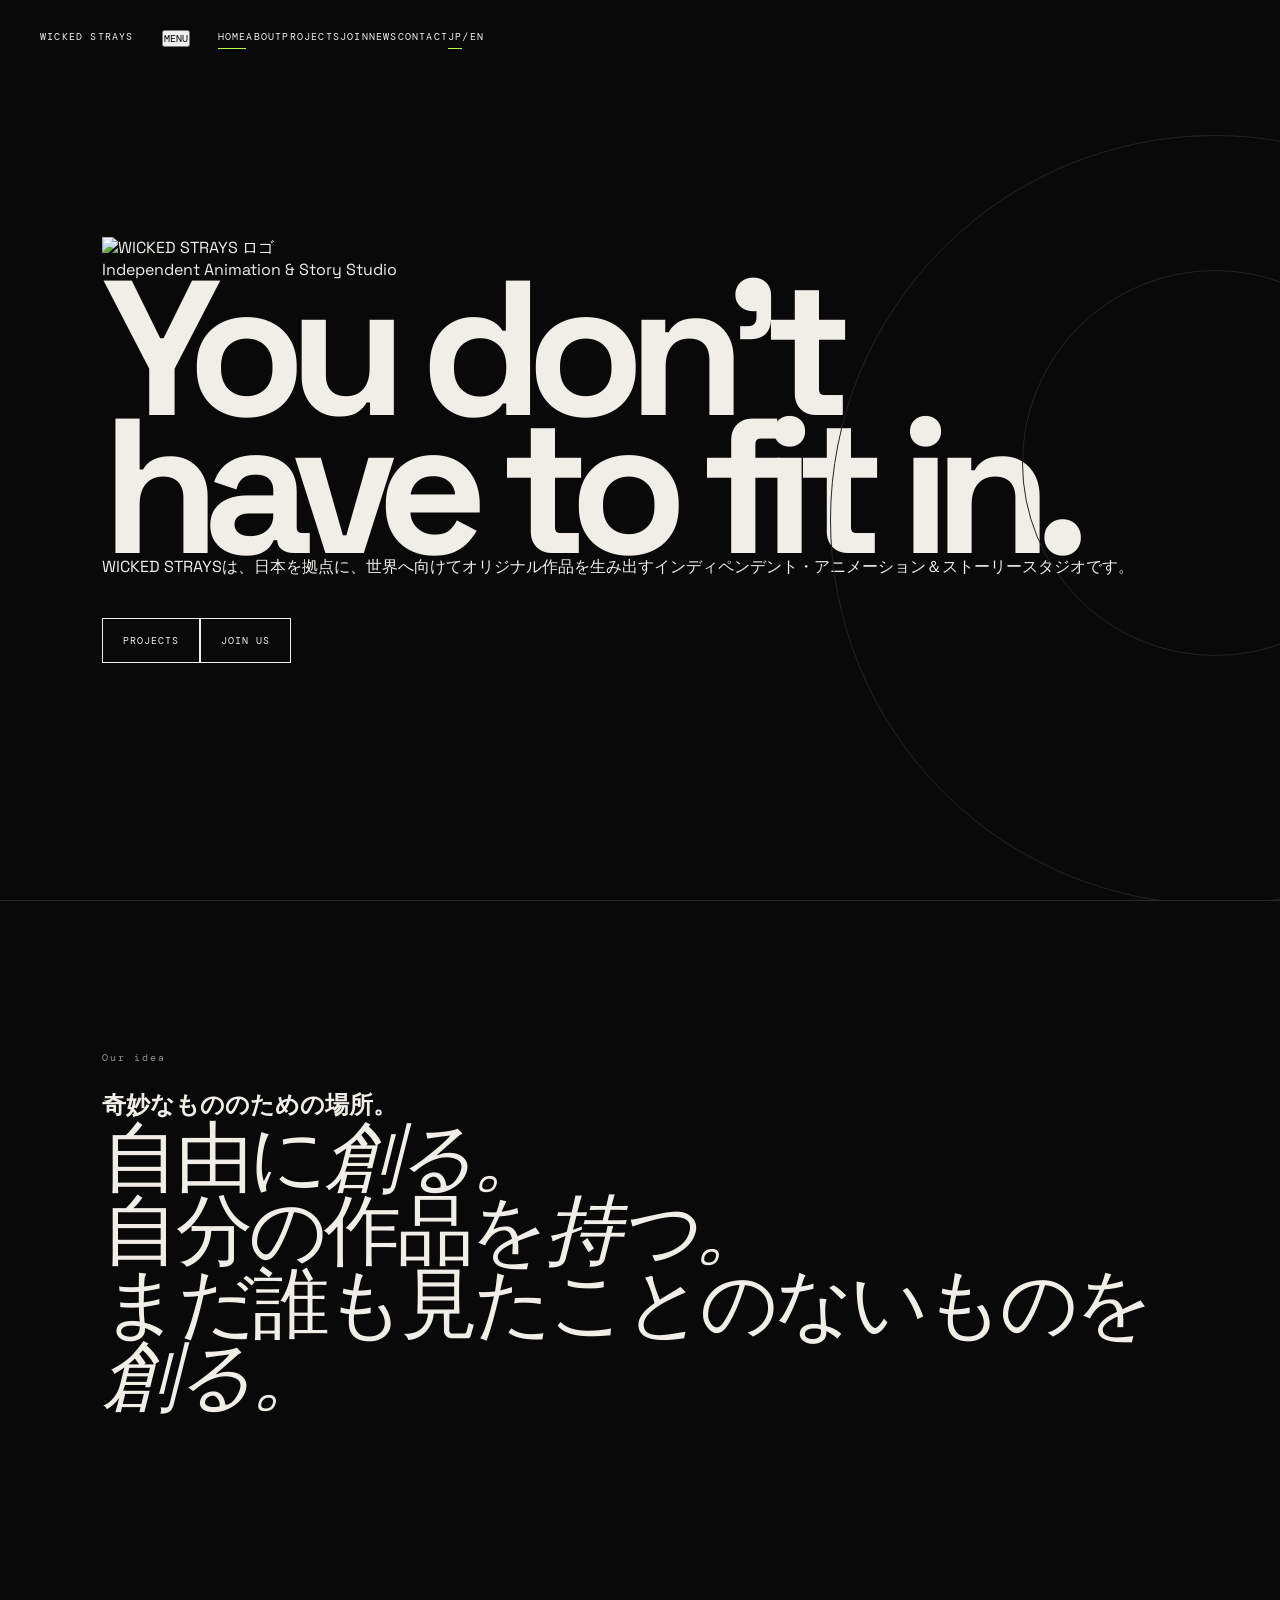
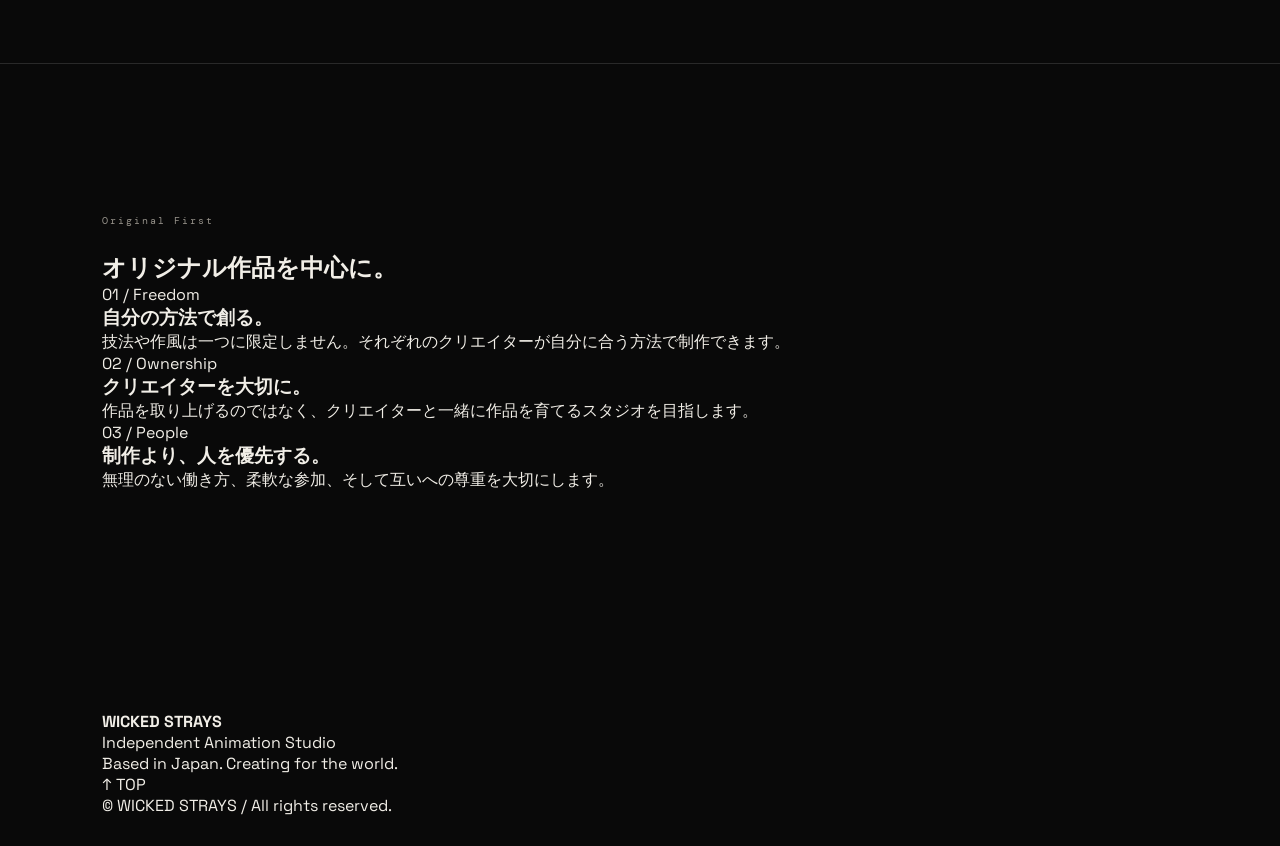
==== jp/index.html @ 3d480a38 "Add files via upload" ====
<!doctype html>
<html lang="ja">
<head>
<meta charset="utf-8">
<meta name="viewport" content="width=device-width,initial-scale=1">
<title>WICKED STRAYS — WICKED STRAYS</title>
<meta name="description" content="インディペンデント・アニメーション＆ストーリースタジオ">
<link rel="stylesheet" href="../css/style.css">
</head>
<body>
<header class="site-header">
<nav class="nav">
<a class="nav-logo" href="../index.html">WICKED STRAYS</a>
<button class="mobile-toggle" aria-expanded="false" aria-label="Open menu">MENU</button>
<div class="nav-links"><a class="active" href="index.html">HOME</a><a class="" href="about.html">ABOUT</a><a class="" href="projects.html">PROJECTS</a><a class="" href="join.html">JOIN</a><a class="" href="news.html">NEWS</a><a class="" href="contact.html">CONTACT</a><span class="lang"><a class="active" href="index.html">JP</a><i>/</i><a href="../index.html">EN</a></span></div>
</nav>
</header>
<main>
<section class="hero"><div class="hero-inner">
<img class="hero-logo" src="../images/logo.png" alt="WICKED STRAYS ロゴ">
<p class="kicker">Independent Animation &amp; Story Studio</p>
<h1>You don't have to <span>fit in.</span></h1>
<p>WICKED STRAYSは、日本を拠点に、世界へ向けてオリジナル作品を生み出すインディペンデント・アニメーション＆ストーリースタジオです。</p>
<div class="cta-row"><a class="button primary" href="projects.html">PROJECTS</a><a class="button" href="join.html">JOIN US</a></div>
</div></section>
<section class="section"><div class="section-head"><div><div class="eyebrow">Our idea</div><h2>奇妙なもののための場所。</h2></div></div>
<p class="manifesto">自由に<em>創る。</em><br>自分の作品を<em>持つ。</em><br>まだ誰も見たことのないものを<em>創る。</em></p></section>
<section class="section"><div class="section-head"><div><div class="eyebrow">Original First</div><h2>オリジナル作品を中心に。</h2></div></div>
<div class="grid">
<article class="card"><span class="tag">01 / Freedom</span><h3>自分の方法で創る。</h3><p>技法や作風は一つに限定しません。それぞれのクリエイターが自分に合う方法で制作できます。</p></article>
<article class="card"><span class="tag">02 / Ownership</span><h3>クリエイターを大切に。</h3><p>作品を取り上げるのではなく、クリエイターと一緒に作品を育てるスタジオを目指します。</p></article>
<article class="card"><span class="tag">03 / People</span><h3>制作より、人を優先する。</h3><p>無理のない働き方、柔軟な参加、そして互いへの尊重を大切にします。</p></article>
</div></section>
</main>
<footer class="footer"><div class="footer-inner"><div><strong>WICKED STRAYS</strong><br>Independent Animation Studio<br>Based in Japan. Creating for the world.</div><div><a class="backtop" href="#">↑ TOP</a><br>© WICKED STRAYS / All rights reserved.</div></div></footer>
<script src="../js/script.js"></script>
</body>
</html>
---- css/style.css ----
@import url('https://fonts.googleapis.com/css2?family=DM+Mono:wght@300;400;500&family=Space+Grotesk:wght@300;400;500;600;700&display=swap');

:root{--black:#090909;--black2:#0e0e0e;--white:#f1eee7;--gray:#96928a;--line:#292929;--accent:#b7ff4a;--sans:"Space Grotesk",sans-serif;--mono:"DM Mono",monospace;--serif:Georgia,serif}
*{margin:0;padding:0;box-sizing:border-box}
html{scroll-behavior:smooth}
body{background:var(--black);color:var(--white);font-family:var(--sans);overflow-x:hidden}
a{color:inherit;text-decoration:none}
button{font:inherit}
::selection{background:var(--accent);color:var(--black)}
.loader{position:fixed;inset:0;background:var(--black);z-index:9999;display:grid;place-items:center;animation:loader-out .9s ease 1.1s forwards}
.loader span{font:10px var(--mono);letter-spacing:.3em;animation:blink .6s infinite alternate}
@keyframes blink{to{opacity:.25}}@keyframes loader-out{to{opacity:0;visibility:hidden;pointer-events:none}}
.site-header{position:absolute;top:0;left:0;width:100%;padding:30px 40px;display:flex;align-items:flex-start;justify-content:space-between;z-index:100}
.logo{font-weight:700;font-size:15px;line-height:.82;letter-spacing:-.06em}.logo span{color:var(--accent)}
.nav{display:flex;gap:28px;font:10px var(--mono);letter-spacing:.12em}.nav a{position:relative}.nav a:after{content:"";position:absolute;left:0;bottom:-6px;width:0;height:1px;background:var(--accent);transition:.25s}.nav a:hover:after,.nav a.active:after{width:100%}
.menu-toggle{display:none;background:none;border:0;color:var(--white);width:28px}.menu-toggle span{display:block;height:1px;background:var(--white);margin:6px 0}
.hero{min-height:100vh;position:relative;display:flex;align-items:center;padding:120px 8vw;overflow:hidden}.hero:before,.hero:after{content:"";position:absolute;border:1px solid #242424;border-radius:50%;pointer-events:none}.hero:before{width:60vw;height:60vw;right:-25vw;top:15vh}.hero:after{width:30vw;height:30vw;right:-10vw;top:30vh}
.hero-content{position:relative;z-index:2}.eyebrow{font:10px var(--mono);letter-spacing:.2em;color:var(--gray);margin-bottom:25px}.hero h1{font-size:clamp(80px,15vw,220px);line-height:.72;letter-spacing:-.09em}.hero h1 em,.page-hero h1 em{font-style:normal;color:transparent;-webkit-text-stroke:1px var(--white)}
.tagline{margin-top:65px;font:italic clamp(22px,3vw,42px) var(--serif)}.button{display:inline-flex;gap:35px;align-items:center;margin-top:40px;padding:15px 20px;border:1px solid var(--white);font:10px var(--mono);letter-spacing:.1em;transition:.3s}.button:hover{background:var(--accent);border-color:var(--accent);color:var(--black)}.button.outline{background:transparent}.button.outline:hover{background:var(--white);border-color:var(--white)}
.vertical-note,.scroll-note{position:absolute;bottom:40px;color:var(--gray);font:9px var(--mono);letter-spacing:.15em}.vertical-note{right:40px;writing-mode:vertical-rl}.scroll-note{left:40px}
.section{padding:150px 8vw;border-top:1px solid var(--line)}.section.dark{background:var(--black2)}.section-index{font:10px var(--mono);letter-spacing:.2em;color:var(--gray);margin-bottom:80px}
.split-content{display:grid;grid-template-columns:1fr 1fr;gap:10vw}.split h2,.section-heading h2,.join-home h2{font-size:clamp(55px,8vw,120px);line-height:.82;letter-spacing:-.07em}.split h2 span,.section-heading h2 span,.join-home h2 span{color:var(--accent)}
.copy{max-width:600px}.copy.wide{max-width:850px}.copy p{color:var(--gray);line-height:1.8;margin-bottom:30px}.copy .lead{color:var(--white);font-size:22px;line-height:1.5}.text-link{display:inline-block;margin-top:15px;border-bottom:1px solid var(--white);padding-bottom:8px;font:10px var(--mono);letter-spacing:.1em}
.manifesto{font-size:clamp(35px,6vw,90px);line-height:.95;letter-spacing:-.05em;margin-bottom:100px}.manifesto p:nth-child(2){margin-left:10vw}.manifesto p:nth-child(3){margin-left:20vw}.manifesto span{color:var(--accent)}
.principles,.values,.member-types,.faq-grid{display:grid;grid-template-columns:repeat(4,1fr);gap:30px}.principles article,.values article,.member-types article{border-top:1px solid var(--line);padding-top:20px}.principles small,.member-types small,.values b{font:10px var(--mono);color:var(--gray)}.principles h3,.values h3,.member-types h3{margin:50px 0 20px;font-size:15px;letter-spacing:.1em}.principles p,.values p,.member-types p,.faq-grid p{color:var(--gray);font-size:13px;line-height:1.7}
.section-heading{display:flex;align-items:flex-end;justify-content:space-between;margin-bottom:100px}.section-heading>p{width:300px;color:var(--gray);line-height:1.7}
.project-card{min-height:300px;border:1px solid var(--line);padding:40px;display:grid;grid-template-columns:100px 1fr 50px;align-items:center;transition:.35s}.project-card:hover{background:#111;border-color:var(--accent)}.project-card small,.project-info small{font:10px var(--mono);letter-spacing:.15em;color:var(--gray)}.project-card h3{font-size:40px;margin:20px 0}.project-card p,.project-info p{color:var(--gray)}.project-card strong{font-size:30px}
.join-home{min-height:90vh;display:flex;align-items:center}.join-home-content{max-width:850px}.join-home-content>p{max-width:500px;margin-top:40px;color:var(--gray);line-height:1.8}
.empty-state{padding:50px 0;border-top:1px solid var(--line);border-bottom:1px solid var(--line)}.empty-state small{font:10px var(--mono);letter-spacing:.15em}.empty-state p{margin-top:15px;color:var(--gray)}
.contact-band{padding:150px 8vw;background:var(--accent);color:var(--black)}.contact-band>p{font:11px var(--mono);letter-spacing:.2em}.contact-band h2{margin:30px 0;font-size:clamp(70px,12vw,180px);line-height:.78;letter-spacing:-.08em}.contact-band>a{border-bottom:1px solid var(--black);padding-bottom:8px;font:11px var(--mono)}
footer{padding:70px 8vw 30px}.footer-logo{font-size:clamp(40px,7vw,100px);font-weight:700;letter-spacing:-.08em}.footer-meta{margin-top:40px;color:var(--gray);font:9px/2 var(--mono);letter-spacing:.12em}.footer-bottom{margin-top:80px;padding-top:20px;border-top:1px solid var(--line);display:flex;justify-content:space-between;font:9px var(--mono);color:var(--gray)}

.page-hero{min-height:75vh;padding:180px 8vw 100px;display:flex;flex-direction:column;justify-content:flex-end;border-bottom:1px solid var(--line)}.page-hero h1{font-size:clamp(65px,12vw,170px);line-height:.76;letter-spacing:-.08em}.page-intro{max-width:600px;margin-top:55px;color:var(--gray);font-size:18px;line-height:1.6}
.name-story{max-width:950px}.name-story h2{font-size:clamp(70px,12vw,170px);line-height:.75;letter-spacing:-.08em;margin-bottom:80px}.name-story h2 span{color:var(--accent)}.name-story p{max-width:650px;color:var(--gray);font-size:18px;line-height:1.8;margin-bottom:25px}
.values{grid-template-columns:repeat(3,1fr);gap:70px 30px}.values h3{margin:25px 0 15px}.quote-section{padding:160px 8vw;text-align:center}.quote-section p{font:italic clamp(35px,6vw,90px) var(--serif);line-height:1}.quote-section .button{margin-top:60px}.dark-quote{background:var(--black2);color:var(--white)}.dark-quote span{display:block;margin-top:25px;color:var(--gray);font:12px var(--mono)}
.filter-row{display:flex;gap:25px;flex-wrap:wrap;margin-bottom:70px;font:9px var(--mono);letter-spacing:.1em;color:var(--gray)}.filter-row span:first-child{color:var(--accent)}.project-list{display:grid;gap:100px}.project-large{display:grid;grid-template-columns:1.3fr 1fr;gap:60px;align-items:center}.project-image{aspect-ratio:16/10;border:1px solid var(--line);display:grid;place-items:center;transition:.35s}.project-large:hover .project-image{border-color:var(--accent)}.placeholder-image{background:repeating-linear-gradient(135deg,#111,#111 2px,#0d0d0d 2px,#0d0d0d 8px)}.placeholder-image.alt{background:repeating-linear-gradient(45deg,#111,#111 2px,#0d0d0d 2px,#0d0d0d 8px)}.placeholder-image span{font:10px var(--mono);letter-spacing:.2em;color:var(--gray)}.project-info small{display:block}.project-info h2{font-size:clamp(35px,5vw,70px);line-height:.9;letter-spacing:-.06em;margin:25px 0}.project-info b{display:inline-block;margin-top:35px;font:10px var(--mono);letter-spacing:.1em}
.member-types{grid-template-columns:repeat(3,1fr);margin-top:100px}.member-types h3{margin:25px 0 15px}.faq-grid{grid-template-columns:1fr 1fr;gap:80px 100px}.faq-grid h3{font-size:16px;letter-spacing:.08em;margin-bottom:20px}.steps{list-style:none;max-width:900px}.steps li{display:grid;grid-template-columns:80px 1fr;padding:30px 0;border-top:1px solid var(--line);font-size:22px}.steps b{font:10px var(--mono);color:var(--accent)}
.news-list{border-top:1px solid var(--line)}.news-item{display:grid;grid-template-columns:150px 1fr 40px;gap:40px;padding:45px 0;border-bottom:1px solid var(--line);align-items:start}.news-item time,.news-item small{font:10px var(--mono);letter-spacing:.1em;color:var(--gray)}.news-item h2{font-size:clamp(25px,4vw,50px);line-height:.95;letter-spacing:-.05em;margin:15px 0}.news-item p{color:var(--gray);line-height:1.6}.tag-cloud{display:flex;flex-wrap:wrap;gap:15px}.tag-cloud span{padding:14px 18px;border:1px solid var(--line);font:10px var(--mono);letter-spacing:.08em}
.contact-grid{display:grid;grid-template-columns:1fr 1fr;gap:10vw}.contact-grid h2{font-size:clamp(55px,8vw,120px);line-height:.8;letter-spacing:-.07em}.contact-copy{max-width:600px}.contact-copy>p{color:var(--gray);font-size:18px;line-height:1.8}.contact-list{margin-top:60px;border-top:1px solid var(--line)}.contact-list a{display:flex;justify-content:space-between;padding:25px 0;border-bottom:1px solid var(--line);font:12px var(--mono)}.contact-list a:hover{color:var(--accent)}.notice{display:block;margin-top:30px;color:#777;font:9px var(--mono)}

.reveal{opacity:0;transform:translateY(25px);transition:opacity .8s ease,transform .8s ease}.reveal.visible{opacity:1;transform:none}

@media(max-width:800px){
.site-header{padding:25px 20px}.nav{position:fixed;inset:0;background:var(--black);display:flex;flex-direction:column;justify-content:center;align-items:center;gap:30px;font-size:13px;opacity:0;visibility:hidden;transition:.3s}.nav.open{opacity:1;visibility:visible}.menu-toggle{display:block;position:relative;z-index:101}.hero{padding:100px 20px}.hero h1{font-size:23vw}.vertical-note{right:20px}.scroll-note{left:20px}.section{padding:100px 20px}.section-index{margin-bottom:50px}.split-content,.contact-grid{grid-template-columns:1fr;gap:70px}.manifesto p:nth-child(2),.manifesto p:nth-child(3){margin-left:0}.principles,.values{grid-template-columns:1fr 1fr;gap:50px 20px}.section-heading{display:block}.section-heading>p{margin-top:40px}.project-card{grid-template-columns:45px 1fr 25px;padding:25px}.project-card h3{font-size:25px}.project-large{grid-template-columns:1fr;gap:30px}.member-types{grid-template-columns:1fr;margin-top:60px}.faq-grid{grid-template-columns:1fr;gap:55px}.steps li{grid-template-columns:50px 1fr;font-size:18px}.news-item{grid-template-columns:1fr 25px;gap:15px}.news-item time{grid-column:1/-1}.news-item h2{font-size:30px}.page-hero{min-height:70vh;padding:160px 20px 80px}.page-hero h1{font-size:18vw}.name-story h2{font-size:18vw}.contact-band{padding:110px 20px}.footer-bottom{display:block}.footer-bottom span{display:block;margin-top:10px}.footer-logo{font-size:13vw}
}
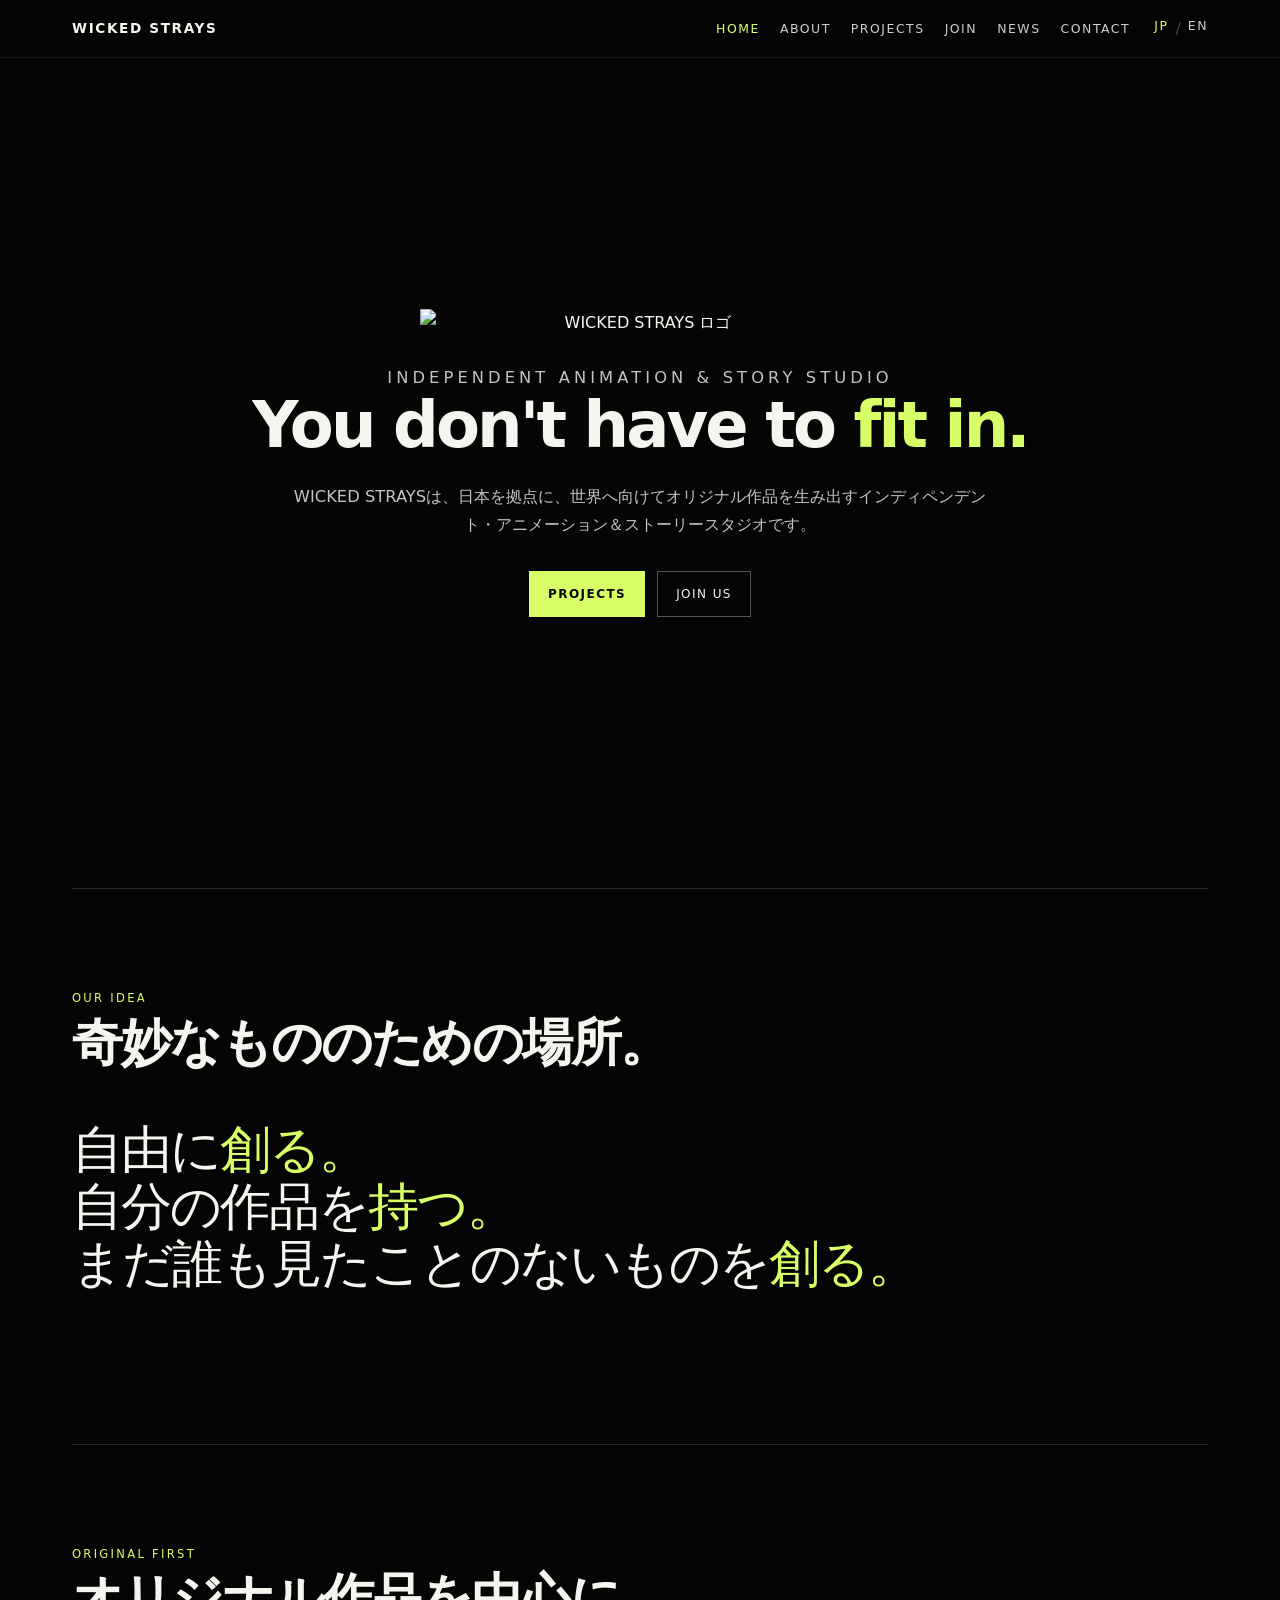
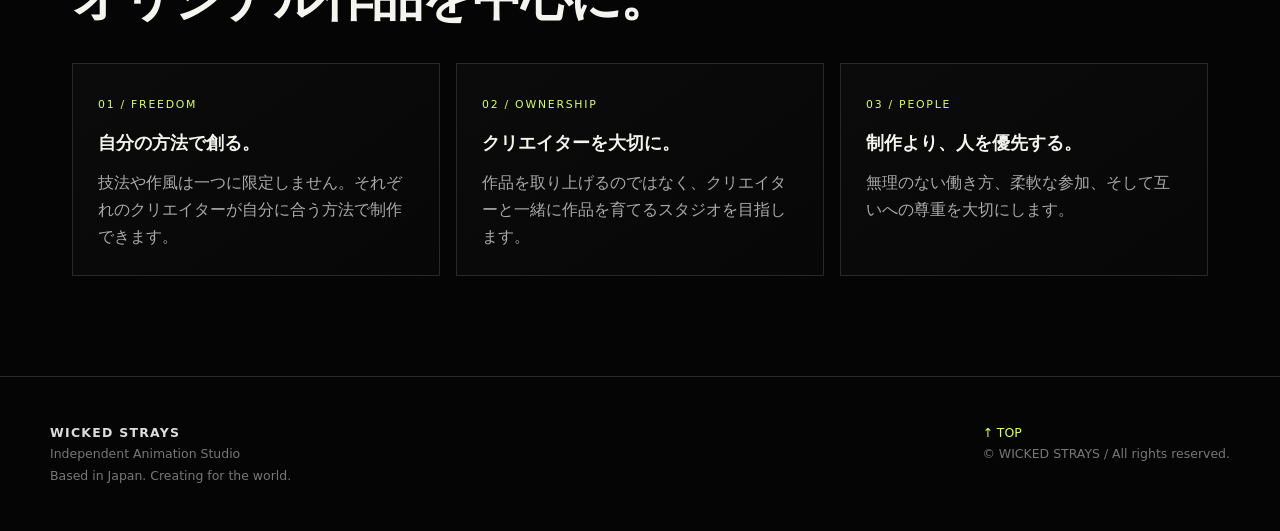
==== commit 32df67ea: "Update index.html" ====
--- a/jp/index.html
+++ b/jp/index.html
@@ -17,7 +17,7 @@
 </header>
 <main>
 <section class="hero"><div class="hero-inner">
-<img class="hero-logo" src="../images/logo.png" alt="WICKED STRAYS ロゴ">
+<img class="hero-logo" src="../images/images/IMG_6267.png" alt="WICKED STRAYS ロゴ">
 <p class="kicker">Independent Animation &amp; Story Studio</p>
 <h1>You don't have to <span>fit in.</span></h1>
 <p>WICKED STRAYSは、日本を拠点に、世界へ向けてオリジナル作品を生み出すインディペンデント・アニメーション＆ストーリースタジオです。</p>
@@ -35,4 +35,4 @@
 <footer class="footer"><div class="footer-inner"><div><strong>WICKED STRAYS</strong><br>Independent Animation Studio<br>Based in Japan. Creating for the world.</div><div><a class="backtop" href="#">↑ TOP</a><br>© WICKED STRAYS / All rights reserved.</div></div></footer>
 <script src="../js/script.js"></script>
 </body>
-</html>+</html>
--- a/css/style.css
+++ b/css/style.css
@@ -1,45 +1,450 @@
-@import url('https://fonts.googleapis.com/css2?family=DM+Mono:wght@300;400;500&family=Space+Grotesk:wght@300;400;500;600;700&display=swap');
-
-:root{--black:#090909;--black2:#0e0e0e;--white:#f1eee7;--gray:#96928a;--line:#292929;--accent:#b7ff4a;--sans:"Space Grotesk",sans-serif;--mono:"DM Mono",monospace;--serif:Georgia,serif}
-*{margin:0;padding:0;box-sizing:border-box}
-html{scroll-behavior:smooth}
-body{background:var(--black);color:var(--white);font-family:var(--sans);overflow-x:hidden}
-a{color:inherit;text-decoration:none}
-button{font:inherit}
-::selection{background:var(--accent);color:var(--black)}
-.loader{position:fixed;inset:0;background:var(--black);z-index:9999;display:grid;place-items:center;animation:loader-out .9s ease 1.1s forwards}
-.loader span{font:10px var(--mono);letter-spacing:.3em;animation:blink .6s infinite alternate}
-@keyframes blink{to{opacity:.25}}@keyframes loader-out{to{opacity:0;visibility:hidden;pointer-events:none}}
-.site-header{position:absolute;top:0;left:0;width:100%;padding:30px 40px;display:flex;align-items:flex-start;justify-content:space-between;z-index:100}
-.logo{font-weight:700;font-size:15px;line-height:.82;letter-spacing:-.06em}.logo span{color:var(--accent)}
-.nav{display:flex;gap:28px;font:10px var(--mono);letter-spacing:.12em}.nav a{position:relative}.nav a:after{content:"";position:absolute;left:0;bottom:-6px;width:0;height:1px;background:var(--accent);transition:.25s}.nav a:hover:after,.nav a.active:after{width:100%}
-.menu-toggle{display:none;background:none;border:0;color:var(--white);width:28px}.menu-toggle span{display:block;height:1px;background:var(--white);margin:6px 0}
-.hero{min-height:100vh;position:relative;display:flex;align-items:center;padding:120px 8vw;overflow:hidden}.hero:before,.hero:after{content:"";position:absolute;border:1px solid #242424;border-radius:50%;pointer-events:none}.hero:before{width:60vw;height:60vw;right:-25vw;top:15vh}.hero:after{width:30vw;height:30vw;right:-10vw;top:30vh}
-.hero-content{position:relative;z-index:2}.eyebrow{font:10px var(--mono);letter-spacing:.2em;color:var(--gray);margin-bottom:25px}.hero h1{font-size:clamp(80px,15vw,220px);line-height:.72;letter-spacing:-.09em}.hero h1 em,.page-hero h1 em{font-style:normal;color:transparent;-webkit-text-stroke:1px var(--white)}
-.tagline{margin-top:65px;font:italic clamp(22px,3vw,42px) var(--serif)}.button{display:inline-flex;gap:35px;align-items:center;margin-top:40px;padding:15px 20px;border:1px solid var(--white);font:10px var(--mono);letter-spacing:.1em;transition:.3s}.button:hover{background:var(--accent);border-color:var(--accent);color:var(--black)}.button.outline{background:transparent}.button.outline:hover{background:var(--white);border-color:var(--white)}
-.vertical-note,.scroll-note{position:absolute;bottom:40px;color:var(--gray);font:9px var(--mono);letter-spacing:.15em}.vertical-note{right:40px;writing-mode:vertical-rl}.scroll-note{left:40px}
-.section{padding:150px 8vw;border-top:1px solid var(--line)}.section.dark{background:var(--black2)}.section-index{font:10px var(--mono);letter-spacing:.2em;color:var(--gray);margin-bottom:80px}
-.split-content{display:grid;grid-template-columns:1fr 1fr;gap:10vw}.split h2,.section-heading h2,.join-home h2{font-size:clamp(55px,8vw,120px);line-height:.82;letter-spacing:-.07em}.split h2 span,.section-heading h2 span,.join-home h2 span{color:var(--accent)}
-.copy{max-width:600px}.copy.wide{max-width:850px}.copy p{color:var(--gray);line-height:1.8;margin-bottom:30px}.copy .lead{color:var(--white);font-size:22px;line-height:1.5}.text-link{display:inline-block;margin-top:15px;border-bottom:1px solid var(--white);padding-bottom:8px;font:10px var(--mono);letter-spacing:.1em}
-.manifesto{font-size:clamp(35px,6vw,90px);line-height:.95;letter-spacing:-.05em;margin-bottom:100px}.manifesto p:nth-child(2){margin-left:10vw}.manifesto p:nth-child(3){margin-left:20vw}.manifesto span{color:var(--accent)}
-.principles,.values,.member-types,.faq-grid{display:grid;grid-template-columns:repeat(4,1fr);gap:30px}.principles article,.values article,.member-types article{border-top:1px solid var(--line);padding-top:20px}.principles small,.member-types small,.values b{font:10px var(--mono);color:var(--gray)}.principles h3,.values h3,.member-types h3{margin:50px 0 20px;font-size:15px;letter-spacing:.1em}.principles p,.values p,.member-types p,.faq-grid p{color:var(--gray);font-size:13px;line-height:1.7}
-.section-heading{display:flex;align-items:flex-end;justify-content:space-between;margin-bottom:100px}.section-heading>p{width:300px;color:var(--gray);line-height:1.7}
-.project-card{min-height:300px;border:1px solid var(--line);padding:40px;display:grid;grid-template-columns:100px 1fr 50px;align-items:center;transition:.35s}.project-card:hover{background:#111;border-color:var(--accent)}.project-card small,.project-info small{font:10px var(--mono);letter-spacing:.15em;color:var(--gray)}.project-card h3{font-size:40px;margin:20px 0}.project-card p,.project-info p{color:var(--gray)}.project-card strong{font-size:30px}
-.join-home{min-height:90vh;display:flex;align-items:center}.join-home-content{max-width:850px}.join-home-content>p{max-width:500px;margin-top:40px;color:var(--gray);line-height:1.8}
-.empty-state{padding:50px 0;border-top:1px solid var(--line);border-bottom:1px solid var(--line)}.empty-state small{font:10px var(--mono);letter-spacing:.15em}.empty-state p{margin-top:15px;color:var(--gray)}
-.contact-band{padding:150px 8vw;background:var(--accent);color:var(--black)}.contact-band>p{font:11px var(--mono);letter-spacing:.2em}.contact-band h2{margin:30px 0;font-size:clamp(70px,12vw,180px);line-height:.78;letter-spacing:-.08em}.contact-band>a{border-bottom:1px solid var(--black);padding-bottom:8px;font:11px var(--mono)}
-footer{padding:70px 8vw 30px}.footer-logo{font-size:clamp(40px,7vw,100px);font-weight:700;letter-spacing:-.08em}.footer-meta{margin-top:40px;color:var(--gray);font:9px/2 var(--mono);letter-spacing:.12em}.footer-bottom{margin-top:80px;padding-top:20px;border-top:1px solid var(--line);display:flex;justify-content:space-between;font:9px var(--mono);color:var(--gray)}
-
-.page-hero{min-height:75vh;padding:180px 8vw 100px;display:flex;flex-direction:column;justify-content:flex-end;border-bottom:1px solid var(--line)}.page-hero h1{font-size:clamp(65px,12vw,170px);line-height:.76;letter-spacing:-.08em}.page-intro{max-width:600px;margin-top:55px;color:var(--gray);font-size:18px;line-height:1.6}
-.name-story{max-width:950px}.name-story h2{font-size:clamp(70px,12vw,170px);line-height:.75;letter-spacing:-.08em;margin-bottom:80px}.name-story h2 span{color:var(--accent)}.name-story p{max-width:650px;color:var(--gray);font-size:18px;line-height:1.8;margin-bottom:25px}
-.values{grid-template-columns:repeat(3,1fr);gap:70px 30px}.values h3{margin:25px 0 15px}.quote-section{padding:160px 8vw;text-align:center}.quote-section p{font:italic clamp(35px,6vw,90px) var(--serif);line-height:1}.quote-section .button{margin-top:60px}.dark-quote{background:var(--black2);color:var(--white)}.dark-quote span{display:block;margin-top:25px;color:var(--gray);font:12px var(--mono)}
-.filter-row{display:flex;gap:25px;flex-wrap:wrap;margin-bottom:70px;font:9px var(--mono);letter-spacing:.1em;color:var(--gray)}.filter-row span:first-child{color:var(--accent)}.project-list{display:grid;gap:100px}.project-large{display:grid;grid-template-columns:1.3fr 1fr;gap:60px;align-items:center}.project-image{aspect-ratio:16/10;border:1px solid var(--line);display:grid;place-items:center;transition:.35s}.project-large:hover .project-image{border-color:var(--accent)}.placeholder-image{background:repeating-linear-gradient(135deg,#111,#111 2px,#0d0d0d 2px,#0d0d0d 8px)}.placeholder-image.alt{background:repeating-linear-gradient(45deg,#111,#111 2px,#0d0d0d 2px,#0d0d0d 8px)}.placeholder-image span{font:10px var(--mono);letter-spacing:.2em;color:var(--gray)}.project-info small{display:block}.project-info h2{font-size:clamp(35px,5vw,70px);line-height:.9;letter-spacing:-.06em;margin:25px 0}.project-info b{display:inline-block;margin-top:35px;font:10px var(--mono);letter-spacing:.1em}
-.member-types{grid-template-columns:repeat(3,1fr);margin-top:100px}.member-types h3{margin:25px 0 15px}.faq-grid{grid-template-columns:1fr 1fr;gap:80px 100px}.faq-grid h3{font-size:16px;letter-spacing:.08em;margin-bottom:20px}.steps{list-style:none;max-width:900px}.steps li{display:grid;grid-template-columns:80px 1fr;padding:30px 0;border-top:1px solid var(--line);font-size:22px}.steps b{font:10px var(--mono);color:var(--accent)}
-.news-list{border-top:1px solid var(--line)}.news-item{display:grid;grid-template-columns:150px 1fr 40px;gap:40px;padding:45px 0;border-bottom:1px solid var(--line);align-items:start}.news-item time,.news-item small{font:10px var(--mono);letter-spacing:.1em;color:var(--gray)}.news-item h2{font-size:clamp(25px,4vw,50px);line-height:.95;letter-spacing:-.05em;margin:15px 0}.news-item p{color:var(--gray);line-height:1.6}.tag-cloud{display:flex;flex-wrap:wrap;gap:15px}.tag-cloud span{padding:14px 18px;border:1px solid var(--line);font:10px var(--mono);letter-spacing:.08em}
-.contact-grid{display:grid;grid-template-columns:1fr 1fr;gap:10vw}.contact-grid h2{font-size:clamp(55px,8vw,120px);line-height:.8;letter-spacing:-.07em}.contact-copy{max-width:600px}.contact-copy>p{color:var(--gray);font-size:18px;line-height:1.8}.contact-list{margin-top:60px;border-top:1px solid var(--line)}.contact-list a{display:flex;justify-content:space-between;padding:25px 0;border-bottom:1px solid var(--line);font:12px var(--mono)}.contact-list a:hover{color:var(--accent)}.notice{display:block;margin-top:30px;color:#777;font:9px var(--mono)}
-
-.reveal{opacity:0;transform:translateY(25px);transition:opacity .8s ease,transform .8s ease}.reveal.visible{opacity:1;transform:none}
+@import url('https://fonts.googleapis.com/css2?family=DM+Mono:wght@300;400;500&family=Space+Grotesk:wght@300;400;500;600;700&display=swap');:root{
+  --bg:#050505;
+  --panel:#0b0b0b;
+  --text:#f5f5f0;
+  --muted:#a5a5a0;
+  --line:#292929;
+  --accent:#d9ff68;
+  --max:1180px;
+}
+
+*{
+  box-sizing:border-box;
+}
+
+html{
+  scroll-behavior:smooth;
+}
+
+body{
+  margin:0;
+  background:var(--bg);
+  color:var(--text);
+  font-family:Inter,system-ui,-apple-system,BlinkMacSystemFont,"Segoe UI",sans-serif;
+  line-height:1.7;
+}
+
+a{
+  color:inherit;
+  text-decoration:none;
+}
+
+img{
+  max-width:100%;
+  display:block;
+}
+
+
+/* =========================
+   HEADER
+========================= */
+
+.site-header{
+  position:sticky;
+  top:0;
+  z-index:20;
+  background:rgba(5,5,5,.88);
+  backdrop-filter:blur(12px);
+  border-bottom:1px solid rgba(255,255,255,.08);
+}
+
+.nav{
+  max-width:var(--max);
+  margin:auto;
+  padding:15px 22px;
+  display:flex;
+  align-items:center;
+  justify-content:space-between;
+  gap:20px;
+}
+
+.nav-logo{
+  font-weight:900;
+  letter-spacing:.12em;
+  font-size:.85rem;
+}
+
+.nav-links{
+  display:flex;
+  align-items:center;
+  gap:20px;
+  flex-wrap:wrap;
+}
+
+.nav-links a{
+  font-size:.78rem;
+  letter-spacing:.12em;
+  text-transform:uppercase;
+  color:#cfcfc9;
+}
+
+.nav-links a:hover,
+.nav-links a.active{
+  color:var(--accent);
+}
+
+.lang{
+  display:inline-flex;
+  gap:7px;
+  margin-left:4px;
+  color:#777;
+}
+
+.lang i{
+  font-style:normal;
+  color:#444;
+}
+
+.lang a.active{
+  color:var(--accent);
+}
+
+
+/* =========================
+   MAIN
+========================= */
+
+main{
+  max-width:var(--max);
+  margin:auto;
+  padding:0 22px;
+}
+
+
+/* =========================
+   HERO
+========================= */
+
+.hero{
+  min-height:calc(100vh - 70px);
+  display:grid;
+  place-items:center;
+  padding:60px 0 80px;
+}
+
+.hero-inner{
+  text-align:center;
+  width:min(900px,100%);
+}
+
+
+/* LOGO SIZE */
+
+.hero-logo{
+  width:min(440px,72vw);
+  margin:0 auto 28px;
+  filter:contrast(1.02);
+}
+
+.kicker{
+  font-size:.78rem;
+  letter-spacing:.25em;
+  text-transform:uppercase;
+  color:var(--muted);
+  margin:0 0 16px;
+}
+
+.hero h1{
+  font-size:clamp(2rem,5vw,4.5rem);
+  line-height:1.05;
+  margin:0 0 24px;
+  letter-spacing:-.045em;
+}
+
+.hero h1 span{
+  color:var(--accent);
+}
+
+.hero p{
+  max-width:720px;
+  margin:0 auto;
+  color:#c4c4be;
+  font-size:1.02rem;
+}
+
+.cta-row{
+  display:flex;
+  justify-content:center;
+  gap:12px;
+  flex-wrap:wrap;
+  margin-top:32px;
+}
+
+.button{
+  display:inline-block;
+  padding:12px 18px;
+  border:1px solid #555;
+  text-transform:uppercase;
+  letter-spacing:.12em;
+  font-size:.75rem;
+  transition:.2s ease;
+}
+
+.button.primary{
+  background:var(--accent);
+  color:#080808;
+  border-color:var(--accent);
+  font-weight:800;
+}
+
+.button:hover{
+  transform:translateY(-2px);
+}
+
+
+/* =========================
+   SECTIONS
+========================= */
+
+.section{
+  padding:100px 0;
+  border-top:1px solid var(--line);
+}
+
+.section-head{
+  display:flex;
+  justify-content:space-between;
+  gap:30px;
+  align-items:end;
+  margin-bottom:38px;
+}
+
+.eyebrow{
+  color:var(--accent);
+  font-size:.72rem;
+  letter-spacing:.2em;
+  text-transform:uppercase;
+}
+
+h2{
+  font-size:clamp(2rem,4vw,3.2rem);
+  line-height:1.05;
+  margin:7px 0 0;
+  letter-spacing:-.035em;
+}
+
+.lead{
+  max-width:700px;
+  color:#bdbdb7;
+}
+
+
+/* =========================
+   CARDS
+========================= */
+
+.grid{
+  display:grid;
+  grid-template-columns:repeat(3,1fr);
+  gap:16px;
+}
+
+.card{
+  border:1px solid var(--line);
+  background:linear-gradient(145deg,#0b0b0b,#070707);
+  padding:25px;
+  min-height:180px;
+}
+
+.card h3{
+  margin:0 0 10px;
+  font-size:1.1rem;
+}
+
+.card p{
+  margin:0;
+  color:#aaa;
+}
+
+.card .tag{
+  display:inline-block;
+  color:var(--accent);
+  font-size:.68rem;
+  letter-spacing:.16em;
+  text-transform:uppercase;
+  margin-bottom:14px;
+}
+
+
+/* =========================
+   MANIFESTO
+========================= */
+
+.manifesto{
+  font-size:clamp(1.8rem,4vw,3.5rem);
+  line-height:1.12;
+  letter-spacing:-.04em;
+  max-width:950px;
+}
+
+.manifesto em{
+  color:var(--accent);
+  font-style:normal;
+}
+
+
+/* =========================
+   LIST
+========================= */
+
+.list{
+  display:grid;
+  gap:0;
+  border-top:1px solid var(--line);
+}
+
+.list-item{
+  display:grid;
+  grid-template-columns:180px 1fr;
+  gap:25px;
+  padding:24px 0;
+  border-bottom:1px solid var(--line);
+}
+
+.list-item strong{
+  font-size:.75rem;
+  letter-spacing:.13em;
+  text-transform:uppercase;
+  color:var(--accent);
+}
+
+.list-item p{
+  margin:0;
+  color:#bbb;
+}
+
+
+/* =========================
+   INNER PAGES
+========================= */
+
+.page-hero{
+  padding:110px 0 80px;
+}
+
+.page-hero h1{
+  font-size:clamp(3rem,8vw,7rem);
+  line-height:.9;
+  letter-spacing:-.06em;
+  margin:10px 0 20px;
+}
+
+.page-hero p{
+  max-width:720px;
+  color:#bdbdb7;
+  font-size:1.05rem;
+}
+
+.notice{
+  border:1px dashed #444;
+  padding:20px;
+  color:#aaa;
+  background:#080808;
+}
+
+
+/* =========================
+   FOOTER
+========================= */
+
+.footer{
+  border-top:1px solid var(--line);
+  padding:45px 22px;
+}
+
+.footer-inner{
+  max-width:var(--max);
+  margin:auto;
+  display:flex;
+  justify-content:space-between;
+  gap:25px;
+  flex-wrap:wrap;
+  color:#777;
+  font-size:.78rem;
+}
+
+.footer strong{
+  color:#ddd;
+  letter-spacing:.1em;
+}
+
+.backtop{
+  color:var(--accent);
+}
+
+
+/* =========================
+   MOBILE MENU
+========================= */
+
+.mobile-toggle{
+  display:none;
+}
+
+
+/* =========================
+   TABLET / MOBILE
+========================= */
 
 @media(max-width:800px){
-.site-header{padding:25px 20px}.nav{position:fixed;inset:0;background:var(--black);display:flex;flex-direction:column;justify-content:center;align-items:center;gap:30px;font-size:13px;opacity:0;visibility:hidden;transition:.3s}.nav.open{opacity:1;visibility:visible}.menu-toggle{display:block;position:relative;z-index:101}.hero{padding:100px 20px}.hero h1{font-size:23vw}.vertical-note{right:20px}.scroll-note{left:20px}.section{padding:100px 20px}.section-index{margin-bottom:50px}.split-content,.contact-grid{grid-template-columns:1fr;gap:70px}.manifesto p:nth-child(2),.manifesto p:nth-child(3){margin-left:0}.principles,.values{grid-template-columns:1fr 1fr;gap:50px 20px}.section-heading{display:block}.section-heading>p{margin-top:40px}.project-card{grid-template-columns:45px 1fr 25px;padding:25px}.project-card h3{font-size:25px}.project-large{grid-template-columns:1fr;gap:30px}.member-types{grid-template-columns:1fr;margin-top:60px}.faq-grid{grid-template-columns:1fr;gap:55px}.steps li{grid-template-columns:50px 1fr;font-size:18px}.news-item{grid-template-columns:1fr 25px;gap:15px}.news-item time{grid-column:1/-1}.news-item h2{font-size:30px}.page-hero{min-height:70vh;padding:160px 20px 80px}.page-hero h1{font-size:18vw}.name-story h2{font-size:18vw}.contact-band{padding:110px 20px}.footer-bottom{display:block}.footer-bottom span{display:block;margin-top:10px}.footer-logo{font-size:13vw}
-}
+
+  .nav{
+    align-items:flex-start;
+  }
+
+  .mobile-toggle{
+    display:block;
+    border:1px solid #333;
+    background:none;
+    color:#fff;
+    padding:8px 10px;
+    cursor:pointer;
+  }
+
+  .nav-links{
+    display:none;
+    width:100%;
+    padding-top:12px;
+  }
+
+  .nav-links.open{
+    display:flex;
+  }
+
+  .nav{
+    flex-wrap:wrap;
+  }
+
+  .grid{
+    grid-template-columns:1fr;
+  }
+
+  .list-item{
+    grid-template-columns:1fr;
+    gap:7px;
+  }
+
+  .hero{
+    min-height:auto;
+    padding:50px 0 70px;
+  }
+
+  /* MOBILE LOGO */
+
+  .hero-logo{
+    width:min(320px,78vw);
+    margin-bottom:24px;
+  }
+
+  .hero h1{
+    font-size:clamp(2.2rem,10vw,3.5rem);
+  }
+
+  .section{
+    padding:75px 0;
+  }
+
+  .page-hero{
+    padding:80px 0 60px;
+  }
+}
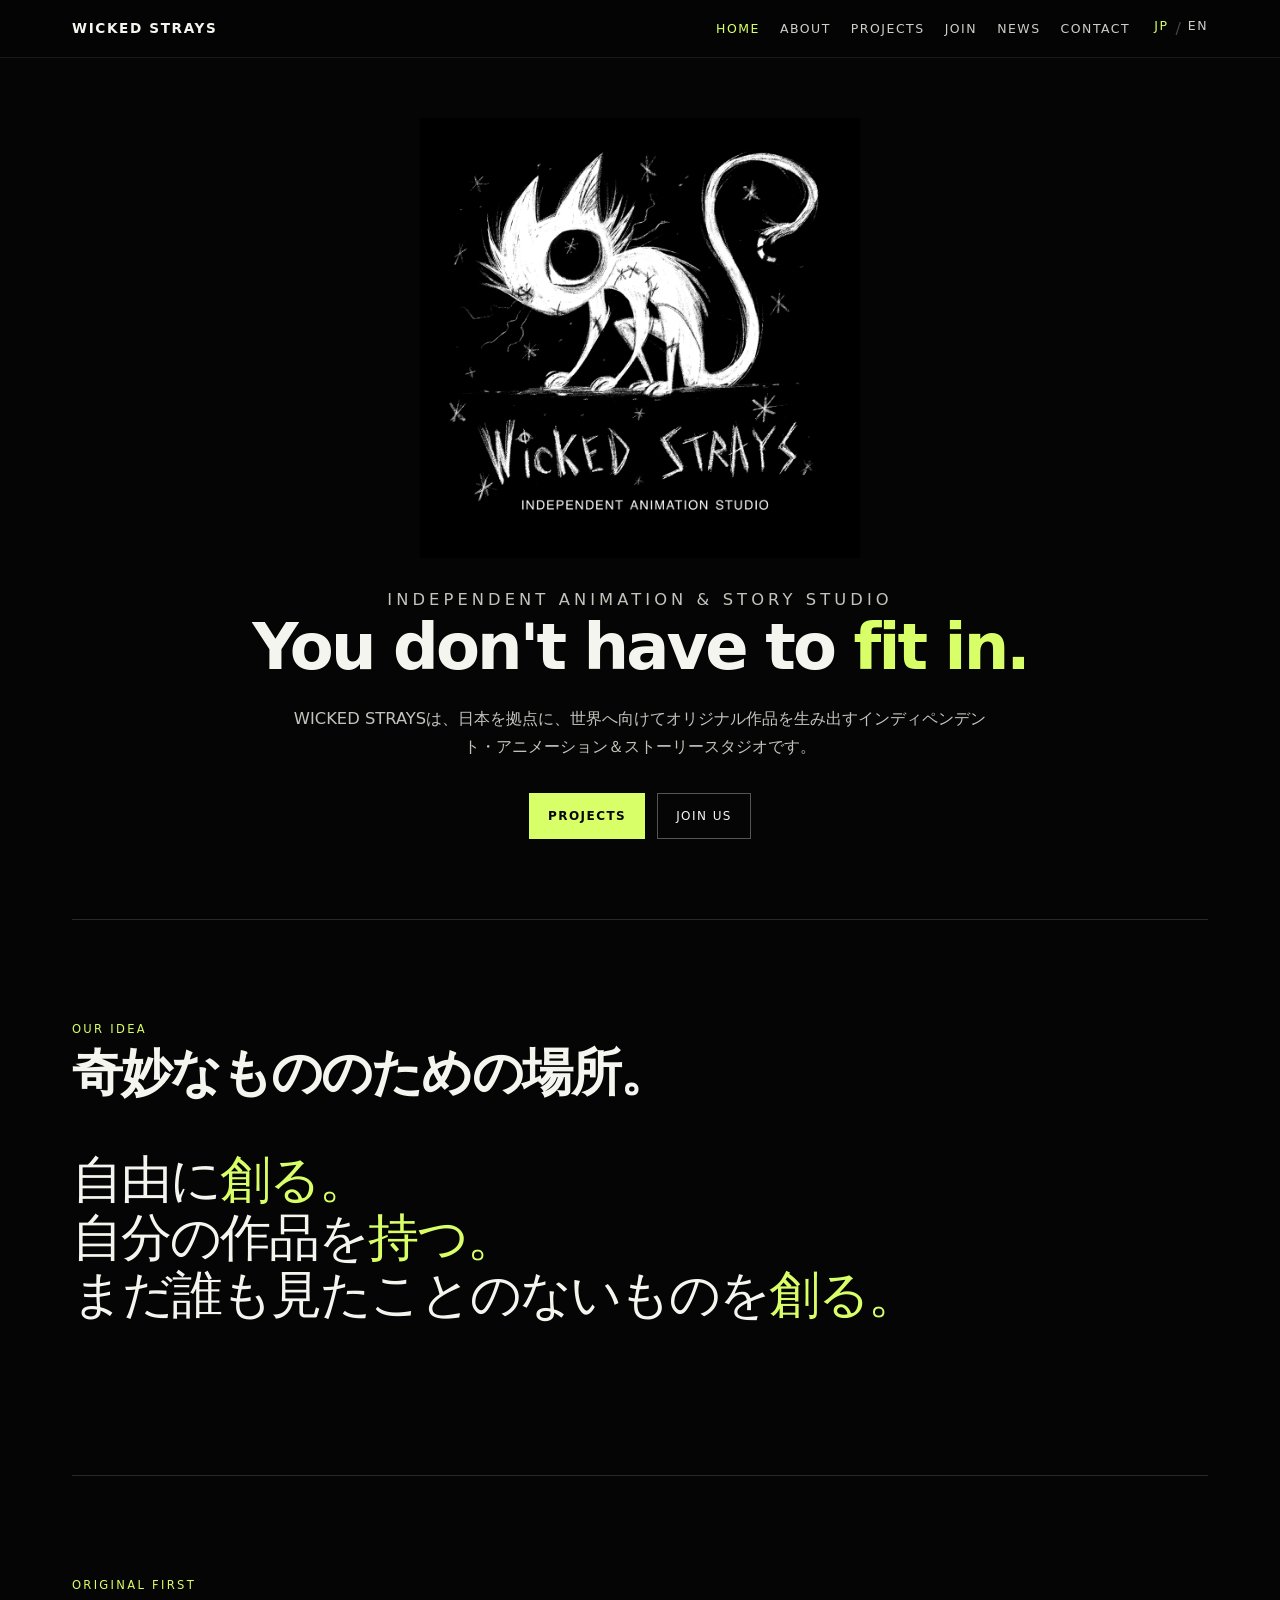
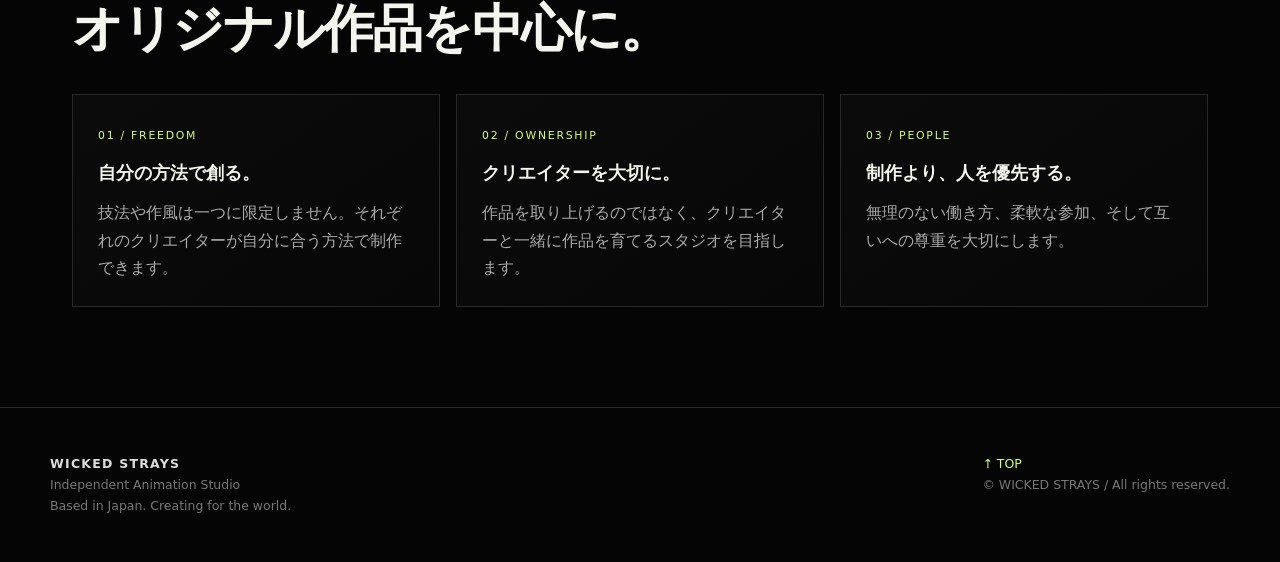
==== commit 74cde631: "Update index.html" ====
--- a/jp/index.html
+++ b/jp/index.html
@@ -17,7 +17,7 @@
 </header>
 <main>
 <section class="hero"><div class="hero-inner">
-<img class="hero-logo" src="../images/images/IMG_6267.png" alt="WICKED STRAYS ロゴ">
+<img class="hero-logo" src="../images/IMG_6267.png" alt="WICKED STRAYS ロゴ">
 <p class="kicker">Independent Animation &amp; Story Studio</p>
 <h1>You don't have to <span>fit in.</span></h1>
 <p>WICKED STRAYSは、日本を拠点に、世界へ向けてオリジナル作品を生み出すインディペンデント・アニメーション＆ストーリースタジオです。</p>
